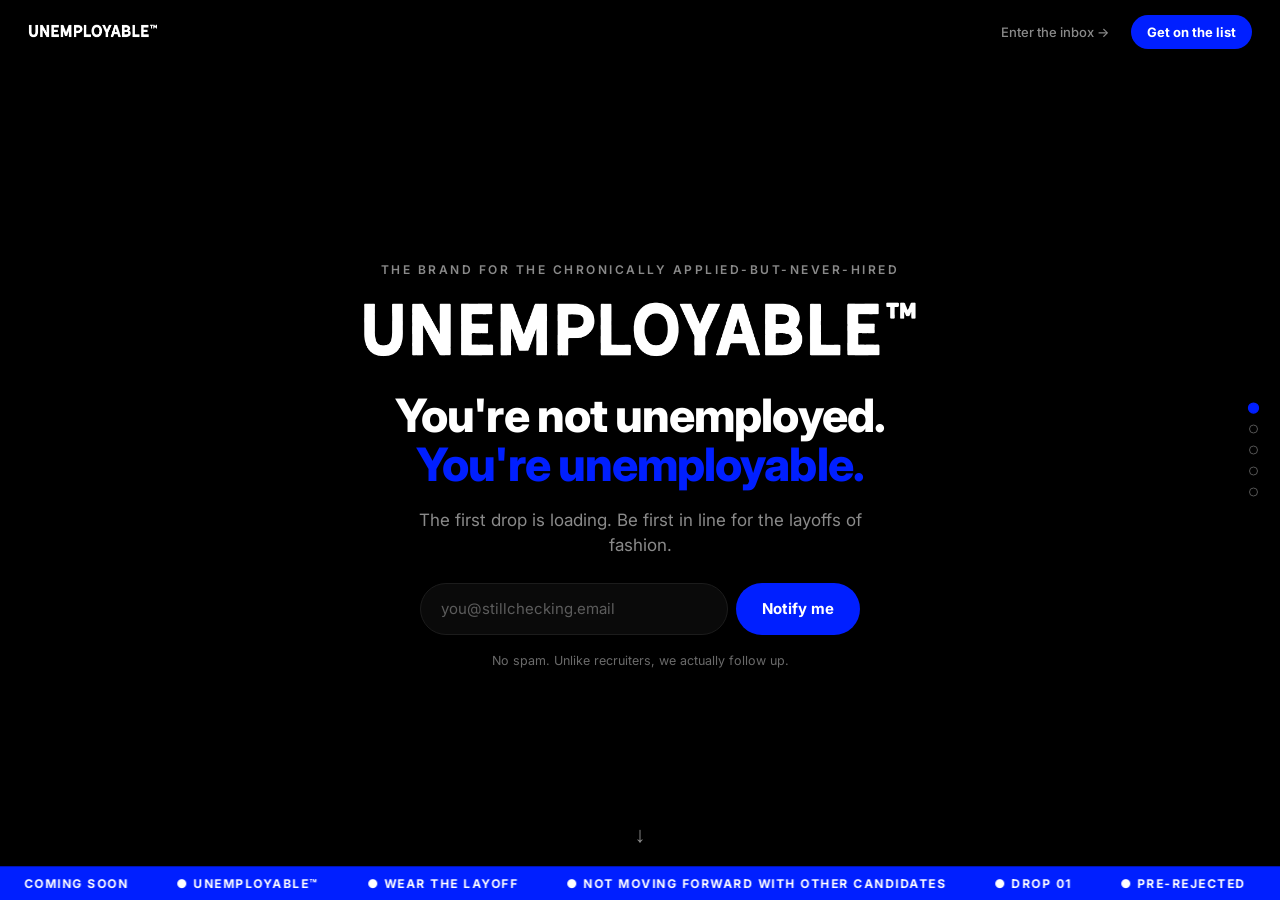
==== shop/index.html @ 7a4a6d9e "Shop: revert to scroll-jack carousel design" ====
<!DOCTYPE html>
<html lang="en">
<head>
  <meta charset="UTF-8" />
  <meta name="viewport" content="width=device-width, initial-scale=1.0" />
  <title>UNEMPLOYABLE™ — Coming Soon</title>

  <meta name="description" content="The clothing brand for the chronically applied-but-never-hired. Products dropping soon — get on the list." />
  <meta name="author" content="Garrett Bear" />
  <meta name="theme-color" content="#000000" />
  <link rel="canonical" href="https://shop.theunemployable.xyz/" />

  <meta property="og:type" content="website" />
  <meta property="og:site_name" content="UNEMPLOYABLE™" />
  <meta property="og:title" content="UNEMPLOYABLE™ — Coming Soon" />
  <meta property="og:description" content="The brand for the chronically applied-but-never-hired. Drop incoming. Get on the list." />
  <meta property="og:url" content="https://shop.theunemployable.xyz/" />
  <meta property="og:image" content="https://shop.theunemployable.xyz/img/og-shop.png" />
  <meta property="og:image:width" content="1200" />
  <meta property="og:image:height" content="630" />
  <meta name="twitter:card" content="summary_large_image" />
  <meta name="twitter:title" content="UNEMPLOYABLE™ — Coming Soon" />
  <meta name="twitter:description" content="The brand for the chronically applied-but-never-hired. Drop incoming." />
  <meta name="twitter:image" content="https://shop.theunemployable.xyz/img/og-shop.png" />

  <link rel="icon" type="image/svg+xml" href="favicon.svg" />
  <link rel="preconnect" href="https://fonts.googleapis.com" />
  <link rel="preconnect" href="https://fonts.gstatic.com" crossorigin />
  <link href="https://fonts.googleapis.com/css2?family=Inter:wght@400;500;600;700;800;900&display=swap" rel="stylesheet" />
  <link rel="stylesheet" href="style.css" />
</head>
<body>
  <!-- top nav -->
  <header class="nav">
    <a class="nav-logo" href="#hero" aria-label="Unemployable home">
      <img src="img/logo-white.png" alt="UNEMPLOYABLE" />
    </a>
    <nav class="nav-right">
      <a class="nav-inbox" href="https://theunemployable.xyz" target="_blank" rel="noopener">Enter the inbox <span aria-hidden="true">→</span></a>
      <a class="nav-cta" href="#notify">Get on the list</a>
    </nav>
  </header>

  <!-- progress dots -->
  <nav class="dots" id="dots" aria-label="Section navigation"></nav>

  <!-- scroll-jack deck -->
  <main class="deck" id="deck">

    <!-- HERO -->
    <section class="panel hero" id="hero" data-label="Intro">
      <div class="hero-inner">
        <p class="kicker">The brand for the chronically applied-but-never-hired</p>
        <img class="hero-logo" src="img/logo-white.png" alt="UNEMPLOYABLE™" />
        <h1 class="hero-h1">You're not unemployed.<br><span class="accent">You're unemployable.</span></h1>
        <p class="hero-sub">The first drop is loading. Be first in line for the layoffs of fashion.</p>
        <form class="signup" id="signupTop">
          <input type="email" name="email" required placeholder="you@stillchecking.email" aria-label="Email address" />
          <button type="submit">Notify me</button>
        </form>
        <p class="signup-note" id="noteTop">No spam. Unlike recruiters, we actually follow up.</p>
      </div>
      <button class="scroll-cue" id="scrollCue" aria-label="Scroll to products">↓</button>
    </section>

    <!-- PRODUCT 1 -->
    <section class="panel product" data-label="The AI Bubble Tee">
      <div class="product-stage">
        <img class="product-img" src="img/tee-survive.jpg" alt="White tee reading: I did not survive the AI bubble" />
      </div>
      <div class="product-meta">
        <span class="tag">Drop 01 · Coming soon</span>
        <h2>“I did not survive<br>the AI bubble.”</h2>
        <p>For the recently automated. Worn by humans, briefly.</p>
      </div>
    </section>

    <!-- PRODUCT 2 -->
    <section class="panel product" data-label="The Unemployable Tee">
      <div class="product-stage">
        <img class="product-img" src="img/tee-tagline.jpg" alt="Black tee reading: You're not unemployed. You're unemployable." />
      </div>
      <div class="product-meta">
        <span class="tag">Drop 01 · Coming soon</span>
        <h2>“You're not unemployed.<br>You're <span class="accent">unemployable.</span>”</h2>
        <p>Say it with your chest. Then put it on a résumé you'll never send.</p>
      </div>
    </section>

    <!-- PRODUCT 3 -->
    <section class="panel product" data-label="The Office Mat">
      <div class="product-stage">
        <img class="product-img" src="img/mat-office.jpg" alt="Doormat reading: Unemployable Office" />
      </div>
      <div class="product-meta">
        <span class="tag">Drop 01 · Coming soon</span>
        <h2>UNEMPLOYABLE™<br>Office mat</h2>
        <p>Welcome to the home office. Population: you, and a 0% callback rate.</p>
      </div>
    </section>

    <!-- CLOSING -->
    <section class="panel closing" id="notify" data-label="Get on the list">
      <div class="closing-inner">
        <h2 class="closing-h2">Get the drop before<br>the rejection emails do.</h2>
        <form class="signup big" id="signupBottom">
          <input type="email" name="email" required placeholder="you@stillchecking.email" aria-label="Email address" />
          <button type="submit">Notify me</button>
        </form>
        <p class="signup-note" id="noteBottom">First drop, early access, zero recruiter energy.</p>
        <a class="closing-inbox" href="https://theunemployable.xyz" target="_blank" rel="noopener">
          Not shopping? Go get rejected → <strong>the inbox</strong>
        </a>
        <p class="foot">© <span id="yr">2026</span> UNEMPLOYABLE™ · built by
          <a href="https://garrettbear.com" target="_blank" rel="noopener">Garrett Bear</a> · ironically, available for hire</p>
      </div>
    </section>
  </main>

  <!-- bottom ticker -->
  <div class="ticker" aria-hidden="true">
    <div class="ticker-track" id="tickerTrack"></div>
  </div>

  <!-- hidden target so the Google Form post doesn't navigate away -->
  <iframe name="gform_sink" id="gform_sink" style="display:none" title="hidden"></iframe>

  <script src="script.js"></script>
</body>
</html>
---- shop/style.css ----
/* ===========================================================
   UNEMPLOYABLE™ shop teaser — black / Inter / #001fff
   =========================================================== */
:root {
  --black: #000000;
  --panel: #0a0a0a;
  --white: #ffffff;
  --muted: #8a8a8a;
  --line: #1c1c1c;
  --blue: #001fff;
  --nav-h: 64px;
  --ticker-h: 34px;
}
* { box-sizing: border-box; margin: 0; padding: 0; }
html, body { height: 100%; }
body {
  background: var(--black);
  color: var(--white);
  font-family: "Inter", system-ui, sans-serif;
  -webkit-font-smoothing: antialiased;
  overflow: hidden;
}
::selection { background: var(--blue); color: #fff; }
a { color: inherit; text-decoration: none; }
.accent { color: var(--blue); }

/* ===== Top nav ===== */
.nav {
  position: fixed; top: 0; left: 0; right: 0; height: var(--nav-h); z-index: 40;
  display: flex; align-items: center; justify-content: space-between;
  padding: 0 28px;
  background: linear-gradient(to bottom, rgba(0,0,0,.85), rgba(0,0,0,0));
}
.nav-logo img { height: 18px; display: block; }
.nav-right { display: flex; align-items: center; gap: 22px; }
.nav-inbox { font-size: 13px; font-weight: 500; color: var(--muted); transition: color .2s; }
.nav-inbox:hover { color: var(--white); }
.nav-cta {
  font-size: 13px; font-weight: 700; color: #fff; background: var(--blue);
  padding: 9px 16px; border-radius: 100px; transition: transform .15s, filter .2s;
}
.nav-cta:hover { transform: translateY(-1px); filter: brightness(1.15); }

/* ===== Progress dots ===== */
.dots {
  position: fixed; right: 22px; top: 50%; transform: translateY(-50%); z-index: 40;
  display: flex; flex-direction: column; gap: 12px;
}
.dots button {
  width: 9px; height: 9px; border-radius: 50%; border: 1px solid #555; background: transparent;
  cursor: pointer; padding: 0; transition: background .2s, border-color .2s, transform .2s;
}
.dots button.on { background: var(--blue); border-color: var(--blue); transform: scale(1.25); }

/* ===== Scroll-jack deck ===== */
.deck {
  height: 100vh; height: 100dvh; overflow-y: scroll;
  scroll-snap-type: y mandatory; scroll-behavior: smooth;
  -webkit-overflow-scrolling: touch;
}
.deck::-webkit-scrollbar { width: 0; height: 0; }
.panel {
  position: relative; height: 100vh; height: 100dvh;
  scroll-snap-align: start; scroll-snap-stop: always;
  display: flex; flex-direction: column; align-items: center; justify-content: center;
  padding: calc(var(--nav-h) + 16px) 24px calc(var(--ticker-h) + 16px);
  text-align: center;
}

/* ===== Hero ===== */
.hero-inner { max-width: 720px; display: flex; flex-direction: column; align-items: center; gap: 18px; }
.kicker { font-size: 12px; letter-spacing: 2.5px; text-transform: uppercase; color: var(--muted); font-weight: 600; }
.hero-logo { width: min(560px, 86vw); display: block; }
.hero-h1 { font-size: clamp(26px, 5vw, 46px); font-weight: 800; line-height: 1.08; letter-spacing: -.02em; }
.hero-sub { font-size: clamp(14px, 1.6vw, 17px); color: var(--muted); max-width: 460px; line-height: 1.5; }

/* ===== Signup form ===== */
.signup { display: flex; gap: 8px; width: min(440px, 92vw); margin-top: 6px; }
.signup input {
  flex: 1; height: 52px; background: var(--panel); border: 1px solid var(--line);
  border-radius: 100px; padding: 0 20px; color: #fff; font-size: 15px; font-family: inherit;
  transition: border-color .2s;
}
.signup input::placeholder { color: #5c5c5c; }
.signup input:focus { outline: none; border-color: var(--blue); }
.signup button {
  height: 52px; padding: 0 26px; border: none; border-radius: 100px; cursor: pointer;
  background: var(--blue); color: #fff; font-size: 15px; font-weight: 700; font-family: inherit;
  transition: transform .15s, filter .2s; white-space: nowrap;
}
.signup button:hover { transform: translateY(-1px); filter: brightness(1.15); }
.signup.big { width: min(520px, 92vw); }
.signup.big input, .signup.big button { height: 58px; }
.signup.done { justify-content: center; }
.signup-note { font-size: 12.5px; color: #6a6a6a; }
.signup-note.ok { color: var(--blue); font-weight: 600; }

/* scroll cue */
.scroll-cue {
  position: absolute; bottom: calc(var(--ticker-h) + 18px); left: 50%; transform: translateX(-50%);
  background: none; border: none; color: var(--muted); font-size: 22px; cursor: pointer;
  animation: bob 1.8s ease-in-out infinite;
}
@keyframes bob { 0%,100% { transform: translateX(-50%) translateY(0); } 50% { transform: translateX(-50%) translateY(7px); } }

/* ===== Product panels ===== */
.product { gap: 6px; }
.product-stage { flex: 0 1 auto; display: flex; align-items: center; justify-content: center; max-height: 58vh; }
.product-img {
  max-height: 58vh; max-width: min(620px, 88vw); width: auto; object-fit: contain;
  border-radius: 8px; animation: float 7s ease-in-out infinite;
}
@keyframes float { 0%,100% { transform: translateY(0) scale(1); } 50% { transform: translateY(-12px) scale(1.012); } }
.product-meta { margin-top: 18px; max-width: 640px; display: flex; flex-direction: column; gap: 10px; align-items: center; }
.tag {
  font-size: 11px; letter-spacing: 2px; text-transform: uppercase; font-weight: 700; color: var(--blue);
  border: 1px solid var(--blue); border-radius: 100px; padding: 5px 12px;
}
.product-meta h2 { font-size: clamp(22px, 3.4vw, 36px); font-weight: 800; line-height: 1.1; letter-spacing: -.02em; }
.product-meta p { font-size: clamp(13px, 1.5vw, 16px); color: var(--muted); max-width: 460px; line-height: 1.5; }

/* ===== Closing ===== */
.closing-inner { max-width: 640px; display: flex; flex-direction: column; align-items: center; gap: 18px; }
.closing-h2 { font-size: clamp(26px, 4.6vw, 48px); font-weight: 800; line-height: 1.08; letter-spacing: -.02em; }
.closing-inbox { font-size: 15px; color: var(--muted); margin-top: 6px; transition: color .2s; }
.closing-inbox:hover { color: var(--white); }
.closing-inbox strong { color: var(--blue); font-weight: 700; }
.foot { font-size: 12px; color: #5a5a5a; margin-top: 18px; line-height: 1.6; }
.foot a { color: var(--blue); }
.foot a:hover { text-decoration: underline; }

/* ===== Bottom ticker ===== */
.ticker {
  position: fixed; left: 0; right: 0; bottom: 0; height: var(--ticker-h); z-index: 40;
  background: var(--blue); color: #fff; overflow: hidden; display: flex; align-items: center;
  border-top: 1px solid #0014b8;
}
.ticker-track { display: flex; white-space: nowrap; will-change: transform; animation: marquee 28s linear infinite; }
.ticker-track span { font-size: 12px; font-weight: 700; letter-spacing: 1.5px; text-transform: uppercase; padding: 0 24px; }
.ticker:hover .ticker-track { animation-play-state: paused; }
@keyframes marquee { from { transform: translateX(0); } to { transform: translateX(-50%); } }

/* ===== Responsive ===== */
@media (max-width: 640px) {
  :root { --nav-h: 56px; }
  .nav { padding: 0 16px; }
  .nav-logo img { height: 15px; }
  .nav-right { gap: 12px; }
  .nav-inbox { display: none; }
  .dots { right: 12px; gap: 10px; }
  .signup { flex-direction: column; }
  .signup input, .signup button { width: 100%; }
  .product-img { max-height: 46vh; }
  .product-stage { max-height: 46vh; }
  .scroll-cue { display: none; }
}
@media (max-width: 380px) {
  .product-meta h2 { font-size: 20px; }
}
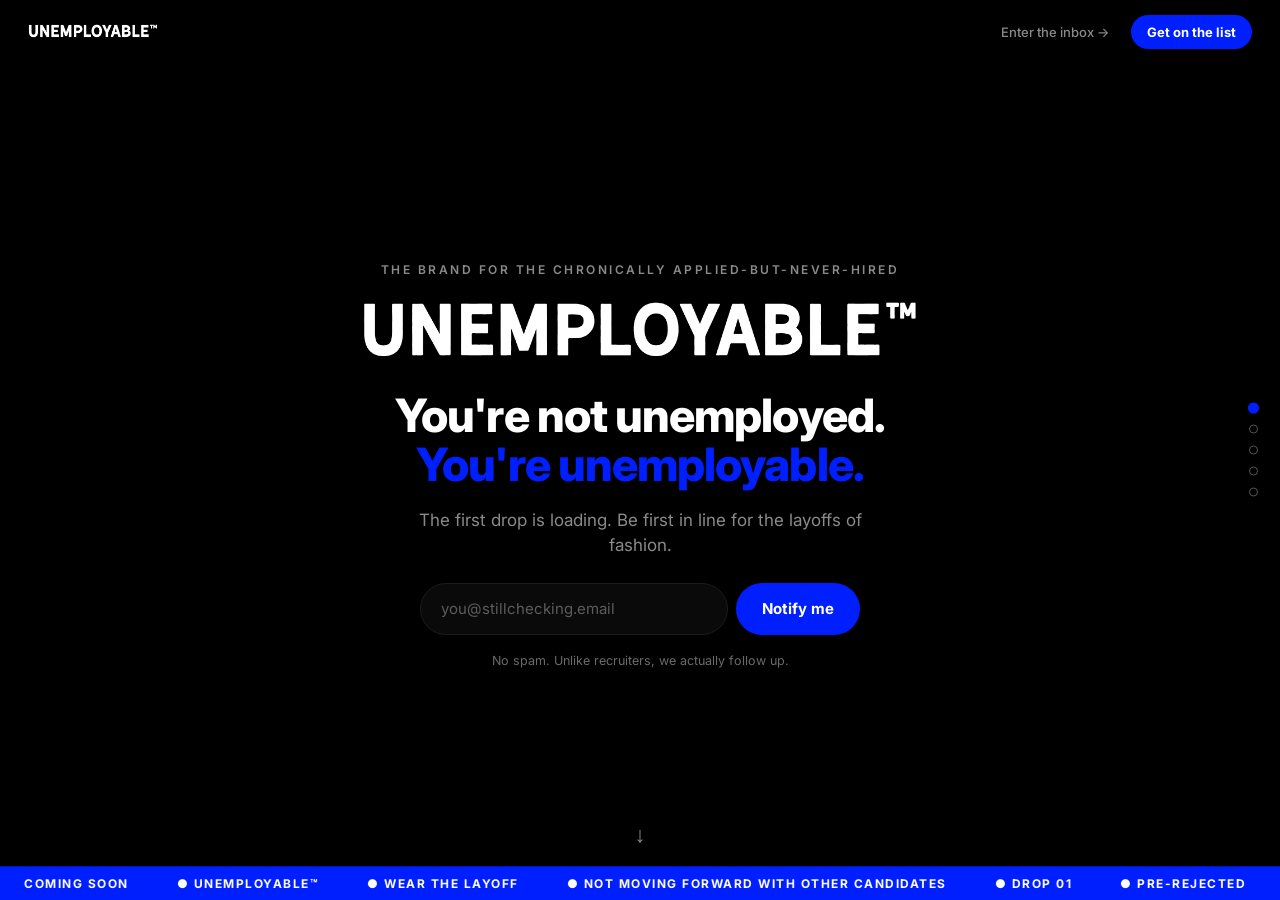
==== commit 6ab721c2: "Shop signup: email validation + honeypot + time-trap (no friction for humans)" ====
--- a/shop/index.html
+++ b/shop/index.html
@@ -54,8 +54,9 @@
         <img class="hero-logo" src="img/logo-white.png" alt="UNEMPLOYABLE™" />
         <h1 class="hero-h1">You're not unemployed.<br><span class="accent">You're unemployable.</span></h1>
         <p class="hero-sub">The first drop is loading. Be first in line for the layoffs of fashion.</p>
-        <form class="signup" id="signupTop">
-          <input type="email" name="email" required placeholder="you@stillchecking.email" aria-label="Email address" />
+        <form class="signup" id="signupTop" novalidate>
+          <input type="email" name="email" required autocomplete="email" inputmode="email" placeholder="you@stillchecking.email" aria-label="Email address" />
+          <input class="hp" type="text" name="website" tabindex="-1" autocomplete="off" aria-hidden="true" />
           <button type="submit">Notify me</button>
         </form>
         <p class="signup-note" id="noteTop">No spam. Unlike recruiters, we actually follow up.</p>
@@ -103,8 +104,9 @@
     <section class="panel closing" id="notify" data-label="Get on the list">
       <div class="closing-inner">
         <h2 class="closing-h2">Get the drop before<br>the rejection emails do.</h2>
-        <form class="signup big" id="signupBottom">
-          <input type="email" name="email" required placeholder="you@stillchecking.email" aria-label="Email address" />
+        <form class="signup big" id="signupBottom" novalidate>
+          <input type="email" name="email" required autocomplete="email" inputmode="email" placeholder="you@stillchecking.email" aria-label="Email address" />
+          <input class="hp" type="text" name="website" tabindex="-1" autocomplete="off" aria-hidden="true" />
           <button type="submit">Notify me</button>
         </form>
         <p class="signup-note" id="noteBottom">First drop, early access, zero recruiter energy.</p>
--- a/shop/style.css
+++ b/shop/style.css
@@ -92,8 +92,12 @@
 .signup.big { width: min(520px, 92vw); }
 .signup.big input, .signup.big button { height: 58px; }
 .signup.done { justify-content: center; }
+/* honeypot: hidden from humans, irresistible to bots */
+.signup .hp { position: absolute; left: -9999px; top: -9999px; width: 1px; height: 1px; opacity: 0; pointer-events: none; }
+.signup input:invalid { box-shadow: none; }
 .signup-note { font-size: 12.5px; color: #6a6a6a; }
 .signup-note.ok { color: var(--blue); font-weight: 600; }
+.signup-note.err { color: #ff5b5b; font-weight: 600; }
 
 /* scroll cue */
 .scroll-cue {
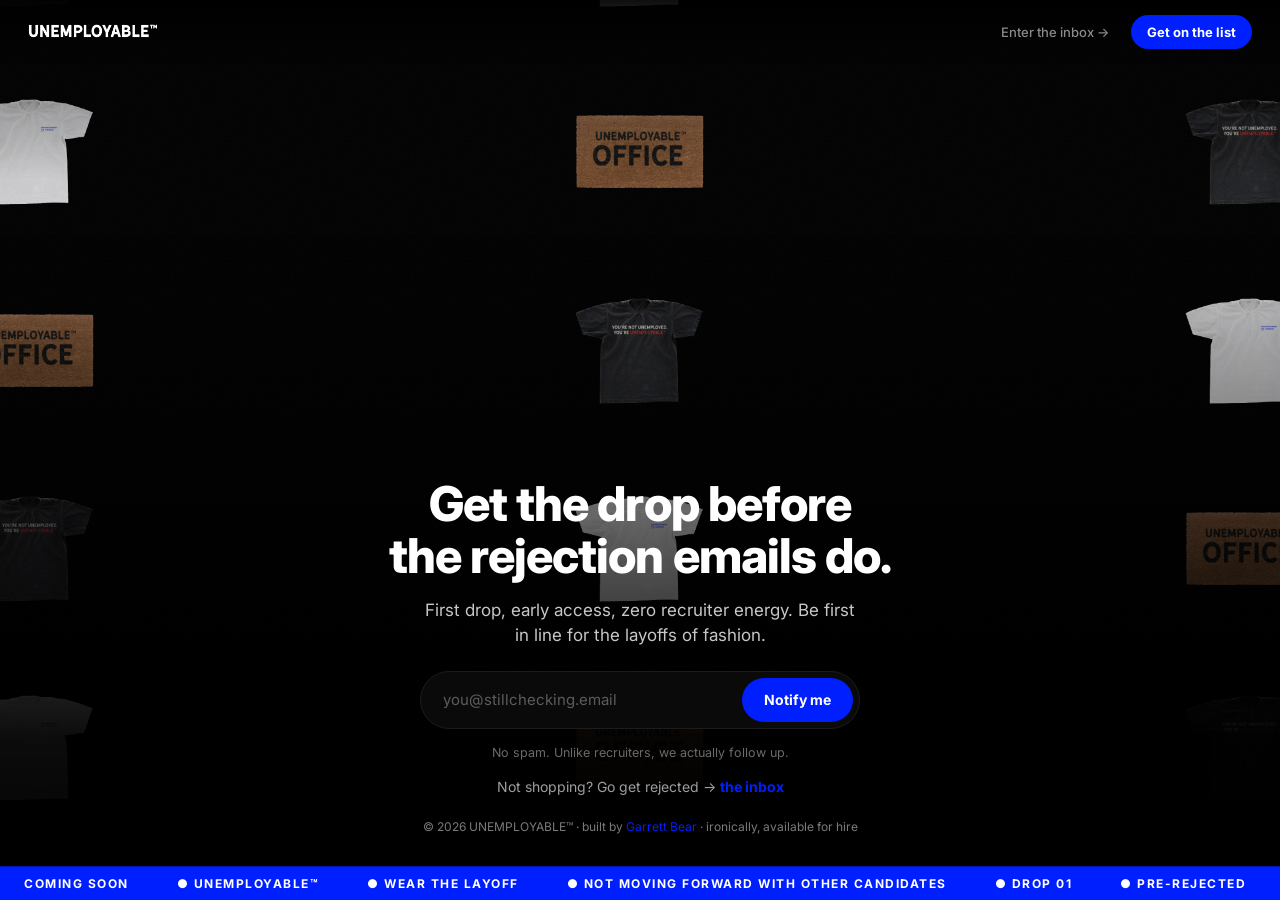
==== commit 5115f040: "Shop: coming-soon hero with scattered, edge-cropped product collage background" ====
--- a/shop/index.html
+++ b/shop/index.html
@@ -30,102 +30,39 @@
   <link rel="stylesheet" href="style.css" />
 </head>
 <body>
+  <!-- background collage (scattered, edge-cropped) -->
+  <div class="mosaic" id="mosaic" aria-hidden="true"></div>
+  <div class="scrim"></div>
+  <div class="grain"></div>
+  <div class="bottom-fade" aria-hidden="true"></div>
+
   <!-- top nav -->
   <header class="nav">
-    <a class="nav-logo" href="#hero" aria-label="Unemployable home">
-      <img src="img/logo-white.png" alt="UNEMPLOYABLE" />
-    </a>
+    <a class="nav-logo" href="#" aria-label="Unemployable home"><img src="img/logo-white.png" alt="UNEMPLOYABLE" /></a>
     <nav class="nav-right">
       <a class="nav-inbox" href="https://theunemployable.xyz" target="_blank" rel="noopener">Enter the inbox <span aria-hidden="true">→</span></a>
-      <a class="nav-cta" href="#notify">Get on the list</a>
+      <a class="nav-cta" id="navCta" href="#">Get on the list</a>
     </nav>
   </header>
 
-  <!-- progress dots -->
-  <nav class="dots" id="dots" aria-label="Section navigation"></nav>
-
-  <!-- scroll-jack deck -->
-  <main class="deck" id="deck">
-
-    <!-- HERO -->
-    <section class="panel hero" id="hero" data-label="Intro">
-      <div class="hero-inner">
-        <p class="kicker">The brand for the chronically applied-but-never-hired</p>
-        <img class="hero-logo" src="img/logo-white.png" alt="UNEMPLOYABLE™" />
-        <h1 class="hero-h1">You're not unemployed.<br><span class="accent">You're unemployable.</span></h1>
-        <p class="hero-sub">The first drop is loading. Be first in line for the layoffs of fashion.</p>
-        <form class="signup" id="signupTop" novalidate>
-          <input type="email" name="email" required autocomplete="email" inputmode="email" placeholder="you@stillchecking.email" aria-label="Email address" />
-          <input class="hp" type="text" name="website" tabindex="-1" autocomplete="off" aria-hidden="true" />
-          <button type="submit">Notify me</button>
-        </form>
-        <p class="signup-note" id="noteTop">No spam. Unlike recruiters, we actually follow up.</p>
-      </div>
-      <button class="scroll-cue" id="scrollCue" aria-label="Scroll to products">↓</button>
-    </section>
-
-    <!-- PRODUCT 1 -->
-    <section class="panel product" data-label="The AI Bubble Tee">
-      <div class="product-stage">
-        <img class="product-img" src="img/tee-survive.jpg" alt="White tee reading: I did not survive the AI bubble" />
-      </div>
-      <div class="product-meta">
-        <span class="tag">Drop 01 · Coming soon</span>
-        <h2>“I did not survive<br>the AI bubble.”</h2>
-        <p>For the recently automated. Worn by humans, briefly.</p>
-      </div>
-    </section>
-
-    <!-- PRODUCT 2 -->
-    <section class="panel product" data-label="The Unemployable Tee">
-      <div class="product-stage">
-        <img class="product-img" src="img/tee-tagline.jpg" alt="Black tee reading: You're not unemployed. You're unemployable." />
-      </div>
-      <div class="product-meta">
-        <span class="tag">Drop 01 · Coming soon</span>
-        <h2>“You're not unemployed.<br>You're <span class="accent">unemployable.</span>”</h2>
-        <p>Say it with your chest. Then put it on a résumé you'll never send.</p>
-      </div>
-    </section>
-
-    <!-- PRODUCT 3 -->
-    <section class="panel product" data-label="The Office Mat">
-      <div class="product-stage">
-        <img class="product-img" src="img/mat-office.jpg" alt="Doormat reading: Unemployable Office" />
-      </div>
-      <div class="product-meta">
-        <span class="tag">Drop 01 · Coming soon</span>
-        <h2>UNEMPLOYABLE™<br>Office mat</h2>
-        <p>Welcome to the home office. Population: you, and a 0% callback rate.</p>
-      </div>
-    </section>
-
-    <!-- CLOSING -->
-    <section class="panel closing" id="notify" data-label="Get on the list">
-      <div class="closing-inner">
-        <h2 class="closing-h2">Get the drop before<br>the rejection emails do.</h2>
-        <form class="signup big" id="signupBottom" novalidate>
-          <input type="email" name="email" required autocomplete="email" inputmode="email" placeholder="you@stillchecking.email" aria-label="Email address" />
-          <input class="hp" type="text" name="website" tabindex="-1" autocomplete="off" aria-hidden="true" />
-          <button type="submit">Notify me</button>
-        </form>
-        <p class="signup-note" id="noteBottom">First drop, early access, zero recruiter energy.</p>
-        <a class="closing-inbox" href="https://theunemployable.xyz" target="_blank" rel="noopener">
-          Not shopping? Go get rejected → <strong>the inbox</strong>
-        </a>
-        <p class="foot">© <span id="yr">2026</span> UNEMPLOYABLE™ · built by
-          <a href="https://garrettbear.com" target="_blank" rel="noopener">Garrett Bear</a> · ironically, available for hire</p>
-      </div>
-    </section>
+  <!-- hero -->
+  <main class="stage">
+    <div class="hero-inner">
+      <h1 class="hero-h1">Get the drop before<br>the rejection emails do.</h1>
+      <p class="hero-sub">First drop, early access, zero recruiter energy. Be first in line for the layoffs of fashion.</p>
+      <form class="signup" id="signupTop" novalidate>
+        <input type="email" name="email" required autocomplete="email" inputmode="email" placeholder="you@stillchecking.email" aria-label="Email address" />
+        <input class="hp" type="text" name="website" tabindex="-1" autocomplete="off" aria-hidden="true" />
+        <button type="submit">Notify me</button>
+      </form>
+      <p class="signup-note" id="noteTop">No spam. Unlike recruiters, we actually follow up.</p>
+      <a class="hero-inbox" href="https://theunemployable.xyz/" target="_blank" rel="noopener">Not shopping? Go get rejected → <strong>the inbox</strong></a>
+      <p class="foot">© <span id="yr">2026</span> UNEMPLOYABLE™ · built by <a href="https://garrettbear.com" target="_blank" rel="noopener">Garrett Bear</a> · ironically, available for hire</p>
+    </div>
   </main>
 
   <!-- bottom ticker -->
-  <div class="ticker" aria-hidden="true">
-    <div class="ticker-track" id="tickerTrack"></div>
-  </div>
-
-  <!-- hidden target so the Google Form post doesn't navigate away -->
-  <iframe name="gform_sink" id="gform_sink" style="display:none" title="hidden"></iframe>
+  <div class="ticker" aria-hidden="true"><div class="ticker-track" id="tickerTrack"></div></div>
 
   <script src="script.js"></script>
 </body>
--- a/shop/style.css
+++ b/shop/style.css
@@ -1,34 +1,66 @@
 /* ===========================================================
-   UNEMPLOYABLE™ shop teaser — black / Inter / #001fff
+   UNEMPLOYABLE™ shop teaser — coming soon
+   black / Inter / #001fff — scattered edge-cropped product collage
    =========================================================== */
 :root {
-  --black: #000000;
-  --panel: #0a0a0a;
-  --white: #ffffff;
-  --muted: #8a8a8a;
-  --line: #1c1c1c;
-  --blue: #001fff;
-  --nav-h: 64px;
-  --ticker-h: 34px;
+  --black: #000000; --panel: #0a0a0a; --white: #ffffff; --muted: #8a8a8a;
+  --line: #1c1c1c; --blue: #001fff; --blue-dk: #0014b8;
+  --nav-h: 64px; --ticker-h: 34px;
 }
 * { box-sizing: border-box; margin: 0; padding: 0; }
 html, body { height: 100%; }
 body {
-  background: var(--black);
-  color: var(--white);
-  font-family: "Inter", system-ui, sans-serif;
-  -webkit-font-smoothing: antialiased;
-  overflow: hidden;
+  background: var(--black); color: var(--white);
+  font-family: "Inter", system-ui, sans-serif; -webkit-font-smoothing: antialiased;
+  overflow: hidden; position: relative;
 }
 ::selection { background: var(--blue); color: #fff; }
 a { color: inherit; text-decoration: none; }
 .accent { color: var(--blue); }
 
+/* ===== Background collage =====
+   Bigger than the viewport so the outer products bleed off the
+   edges (cut off on the sides), shown whole + large with black gaps. */
+.mosaic {
+  position: fixed; inset: -14vh -20vw; z-index: 0;
+  display: flex; gap: 3vw; pointer-events: none;
+}
+.col { flex: 1; display: flex; flex-direction: column; gap: 3vw; will-change: transform; min-width: 0; }
+.col:nth-child(1) { animation: up 82s linear infinite; }
+.col:nth-child(2) { animation: down 96s linear infinite; }
+.col:nth-child(3) { animation: up 72s linear infinite; }
+.tile {
+  position: relative; width: 100%; aspect-ratio: 1 / 1; overflow: hidden; background: transparent;
+}
+.tile img {
+  width: 100%; height: 100%; object-fit: contain; display: block;
+  animation: breathe 26s ease-in-out infinite alternate;
+}
+.tile:nth-child(even) img { animation-duration: 31s; }
+@keyframes up   { from { transform: translateY(0); }    to { transform: translateY(-50%); } }
+@keyframes down { from { transform: translateY(-50%); } to { transform: translateY(0); } }
+@keyframes breathe { from { transform: scale(1); } to { transform: scale(1.05); } }
+
+/* vignette so the hero reads, without killing the products */
+.scrim {
+  position: fixed; inset: 0; z-index: 1; pointer-events: none;
+  background:
+    radial-gradient(135% 115% at 50% 38%, rgba(0,0,0,0) 0%, rgba(0,0,0,.18) 66%, rgba(0,0,0,.5) 100%),
+    linear-gradient(180deg, rgba(0,0,0,.55) 0%, rgba(0,0,0,0) 20%, rgba(0,0,0,0) 100%);
+}
+.grain {
+  position: fixed; inset: 0; z-index: 2; pointer-events: none; opacity: .045;
+  background-image: url("data:image/svg+xml,%3Csvg xmlns='http://www.w3.org/2000/svg' width='120' height='120'%3E%3Cfilter id='n'%3E%3CfeTurbulence type='fractalNoise' baseFrequency='0.85' numOctaves='2' stitchTiles='stitch'/%3E%3C/filter%3E%3Crect width='100%25' height='100%25' filter='url(%23n)'/%3E%3C/svg%3E");
+}
+.bottom-fade {
+  position: fixed; left: 0; right: 0; bottom: 0; height: 74vh; z-index: 2; pointer-events: none;
+  background: linear-gradient(to top, #000 0%, rgba(0,0,0,.94) 24%, rgba(0,0,0,.6) 52%, rgba(0,0,0,0) 100%);
+}
+
 /* ===== Top nav ===== */
 .nav {
   position: fixed; top: 0; left: 0; right: 0; height: var(--nav-h); z-index: 40;
-  display: flex; align-items: center; justify-content: space-between;
-  padding: 0 28px;
+  display: flex; align-items: center; justify-content: space-between; padding: 0 28px;
   background: linear-gradient(to bottom, rgba(0,0,0,.85), rgba(0,0,0,0));
 }
 .nav-logo img { height: 18px; display: block; }
@@ -37,99 +69,57 @@
 .nav-inbox:hover { color: var(--white); }
 .nav-cta {
   font-size: 13px; font-weight: 700; color: #fff; background: var(--blue);
-  padding: 9px 16px; border-radius: 100px; transition: transform .15s, filter .2s;
+  padding: 9px 16px; border-radius: 100px; cursor: pointer; transition: transform .15s, filter .2s;
 }
 .nav-cta:hover { transform: translateY(-1px); filter: brightness(1.15); }
 
-/* ===== Progress dots ===== */
-.dots {
-  position: fixed; right: 22px; top: 50%; transform: translateY(-50%); z-index: 40;
-  display: flex; flex-direction: column; gap: 12px;
+/* ===== Hero (anchored to bottom over the fade) ===== */
+.stage {
+  position: relative; z-index: 3; min-height: 100%;
+  display: flex; flex-direction: column; align-items: center; justify-content: flex-end;
+  padding: calc(var(--nav-h) + 16px) 24px calc(var(--ticker-h) + 30px); text-align: center;
 }
-.dots button {
-  width: 9px; height: 9px; border-radius: 50%; border: 1px solid #555; background: transparent;
-  cursor: pointer; padding: 0; transition: background .2s, border-color .2s, transform .2s;
+.hero-inner {
+  max-width: 600px; width: 100%; display: flex; flex-direction: column; align-items: center; gap: 16px;
+  opacity: 0; animation: rise 1s .08s cubic-bezier(.2,.7,.2,1) forwards;
 }
-.dots button.on { background: var(--blue); border-color: var(--blue); transform: scale(1.25); }
+.hero-h1 {
+  font-size: clamp(28px, 5vw, 48px); font-weight: 800; line-height: 1.08; letter-spacing: -.02em; color: #fff;
+  opacity: 0; animation: rise 1s .2s cubic-bezier(.2,.7,.2,1) forwards;
+}
+.hero-sub {
+  font-size: clamp(14px, 1.6vw, 17px); color: rgba(255,255,255,.78); max-width: 440px; line-height: 1.5;
+  opacity: 0; animation: rise 1s .32s cubic-bezier(.2,.7,.2,1) forwards;
+}
+.hero-inbox { font-size: 14px; color: rgba(255,255,255,.62); transition: color .2s; margin-top: 2px; }
+.hero-inbox:hover { color: #fff; }
+.hero-inbox strong { color: var(--blue); font-weight: 700; }
 
-/* ===== Scroll-jack deck ===== */
-.deck {
-  height: 100vh; height: 100dvh; overflow-y: scroll;
-  scroll-snap-type: y mandatory; scroll-behavior: smooth;
-  -webkit-overflow-scrolling: touch;
+/* ===== Signup ===== */
+.signup {
+  position: relative; display: flex; align-items: center; width: 100%; max-width: 440px; margin-top: 6px;
+  background: var(--panel); border: 1px solid var(--line); border-radius: 100px; padding: 6px;
+  transition: border-color .2s;
+  opacity: 0; animation: rise 1s .52s cubic-bezier(.2,.7,.2,1) forwards;
 }
-.deck::-webkit-scrollbar { width: 0; height: 0; }
-.panel {
-  position: relative; height: 100vh; height: 100dvh;
-  scroll-snap-align: start; scroll-snap-stop: always;
-  display: flex; flex-direction: column; align-items: center; justify-content: center;
-  padding: calc(var(--nav-h) + 16px) 24px calc(var(--ticker-h) + 16px);
-  text-align: center;
-}
-
-/* ===== Hero ===== */
-.hero-inner { max-width: 720px; display: flex; flex-direction: column; align-items: center; gap: 18px; }
-.kicker { font-size: 12px; letter-spacing: 2.5px; text-transform: uppercase; color: var(--muted); font-weight: 600; }
-.hero-logo { width: min(560px, 86vw); display: block; }
-.hero-h1 { font-size: clamp(26px, 5vw, 46px); font-weight: 800; line-height: 1.08; letter-spacing: -.02em; }
-.hero-sub { font-size: clamp(14px, 1.6vw, 17px); color: var(--muted); max-width: 460px; line-height: 1.5; }
-
-/* ===== Signup form ===== */
-.signup { display: flex; gap: 8px; width: min(440px, 92vw); margin-top: 6px; }
-.signup input {
-  flex: 1; height: 52px; background: var(--panel); border: 1px solid var(--line);
-  border-radius: 100px; padding: 0 20px; color: #fff; font-size: 15px; font-family: inherit;
-  transition: border-color .2s;
+.signup:focus-within { border-color: var(--blue); }
+.signup input[type=email] {
+  flex: 1; min-width: 0; height: 44px; background: transparent; border: 0; outline: none;
+  padding: 0 10px 0 16px; color: #fff; font-size: 15px; font-family: inherit;
 }
 .signup input::placeholder { color: #5c5c5c; }
-.signup input:focus { outline: none; border-color: var(--blue); }
 .signup button {
-  height: 52px; padding: 0 26px; border: none; border-radius: 100px; cursor: pointer;
-  background: var(--blue); color: #fff; font-size: 15px; font-weight: 700; font-family: inherit;
+  flex-shrink: 0; height: 44px; padding: 0 22px; border: none; border-radius: 100px; cursor: pointer;
+  background: var(--blue); color: #fff; font-size: 14px; font-weight: 700; font-family: inherit;
   transition: transform .15s, filter .2s; white-space: nowrap;
 }
 .signup button:hover { transform: translateY(-1px); filter: brightness(1.15); }
-.signup.big { width: min(520px, 92vw); }
-.signup.big input, .signup.big button { height: 58px; }
-.signup.done { justify-content: center; }
-/* honeypot: hidden from humans, irresistible to bots */
 .signup .hp { position: absolute; left: -9999px; top: -9999px; width: 1px; height: 1px; opacity: 0; pointer-events: none; }
-.signup input:invalid { box-shadow: none; }
-.signup-note { font-size: 12.5px; color: #6a6a6a; }
+.signup-note { font-size: 12.5px; color: #6a6a6a; opacity: 0; animation: rise 1s .6s cubic-bezier(.2,.7,.2,1) forwards; }
 .signup-note.ok { color: var(--blue); font-weight: 600; }
 .signup-note.err { color: #ff5b5b; font-weight: 600; }
 
-/* scroll cue */
-.scroll-cue {
-  position: absolute; bottom: calc(var(--ticker-h) + 18px); left: 50%; transform: translateX(-50%);
-  background: none; border: none; color: var(--muted); font-size: 22px; cursor: pointer;
-  animation: bob 1.8s ease-in-out infinite;
-}
-@keyframes bob { 0%,100% { transform: translateX(-50%) translateY(0); } 50% { transform: translateX(-50%) translateY(7px); } }
-
-/* ===== Product panels ===== */
-.product { gap: 6px; }
-.product-stage { flex: 0 1 auto; display: flex; align-items: center; justify-content: center; max-height: 58vh; }
-.product-img {
-  max-height: 58vh; max-width: min(620px, 88vw); width: auto; object-fit: contain;
-  border-radius: 8px; animation: float 7s ease-in-out infinite;
-}
-@keyframes float { 0%,100% { transform: translateY(0) scale(1); } 50% { transform: translateY(-12px) scale(1.012); } }
-.product-meta { margin-top: 18px; max-width: 640px; display: flex; flex-direction: column; gap: 10px; align-items: center; }
-.tag {
-  font-size: 11px; letter-spacing: 2px; text-transform: uppercase; font-weight: 700; color: var(--blue);
-  border: 1px solid var(--blue); border-radius: 100px; padding: 5px 12px;
-}
-.product-meta h2 { font-size: clamp(22px, 3.4vw, 36px); font-weight: 800; line-height: 1.1; letter-spacing: -.02em; }
-.product-meta p { font-size: clamp(13px, 1.5vw, 16px); color: var(--muted); max-width: 460px; line-height: 1.5; }
-
-/* ===== Closing ===== */
-.closing-inner { max-width: 640px; display: flex; flex-direction: column; align-items: center; gap: 18px; }
-.closing-h2 { font-size: clamp(26px, 4.6vw, 48px); font-weight: 800; line-height: 1.08; letter-spacing: -.02em; }
-.closing-inbox { font-size: 15px; color: var(--muted); margin-top: 6px; transition: color .2s; }
-.closing-inbox:hover { color: var(--white); }
-.closing-inbox strong { color: var(--blue); font-weight: 700; }
-.foot { font-size: 12px; color: #5a5a5a; margin-top: 18px; line-height: 1.6; }
+.foot { font-size: 12px; color: #7a7a7a; line-height: 1.6; margin-top: 6px; }
 .foot a { color: var(--blue); }
 .foot a:hover { text-decoration: underline; }
 
@@ -137,27 +127,27 @@
 .ticker {
   position: fixed; left: 0; right: 0; bottom: 0; height: var(--ticker-h); z-index: 40;
   background: var(--blue); color: #fff; overflow: hidden; display: flex; align-items: center;
-  border-top: 1px solid #0014b8;
+  border-top: 1px solid var(--blue-dk);
 }
 .ticker-track { display: flex; white-space: nowrap; will-change: transform; animation: marquee 28s linear infinite; }
 .ticker-track span { font-size: 12px; font-weight: 700; letter-spacing: 1.5px; text-transform: uppercase; padding: 0 24px; }
 .ticker:hover .ticker-track { animation-play-state: paused; }
 @keyframes marquee { from { transform: translateX(0); } to { transform: translateX(-50%); } }
+@keyframes rise { from { opacity: 0; transform: translateY(18px); } to { opacity: 1; transform: translateY(0); } }
 
 /* ===== Responsive ===== */
+@media (max-width: 900px) {
+  .mosaic { inset: -10vh -26vw; gap: 4vw; }
+}
 @media (max-width: 640px) {
   :root { --nav-h: 56px; }
-  .nav { padding: 0 16px; }
-  .nav-logo img { height: 15px; }
-  .nav-right { gap: 12px; }
-  .nav-inbox { display: none; }
-  .dots { right: 12px; gap: 10px; }
-  .signup { flex-direction: column; }
-  .signup input, .signup button { width: 100%; }
-  .product-img { max-height: 46vh; }
-  .product-stage { max-height: 46vh; }
-  .scroll-cue { display: none; }
+  .nav { padding: 0 16px; } .nav-logo img { height: 15px; } .nav-right { gap: 12px; } .nav-inbox { display: none; }
+  /* one calm column of whole products on phones */
+  .mosaic { inset: -6vh 8vw; gap: 6vw; }
+  .col:nth-child(1), .col:nth-child(3) { display: none; }
+  .col:nth-child(2) { flex: 1; }
 }
-@media (max-width: 380px) {
-  .product-meta h2 { font-size: 20px; }
+@media (prefers-reduced-motion: reduce) {
+  .col, .tile img, .ticker-track { animation: none !important; }
+  .hero-inner, .hero-h1, .hero-sub, .signup, .signup-note, .foot { animation: none !important; opacity: 1 !important; }
 }
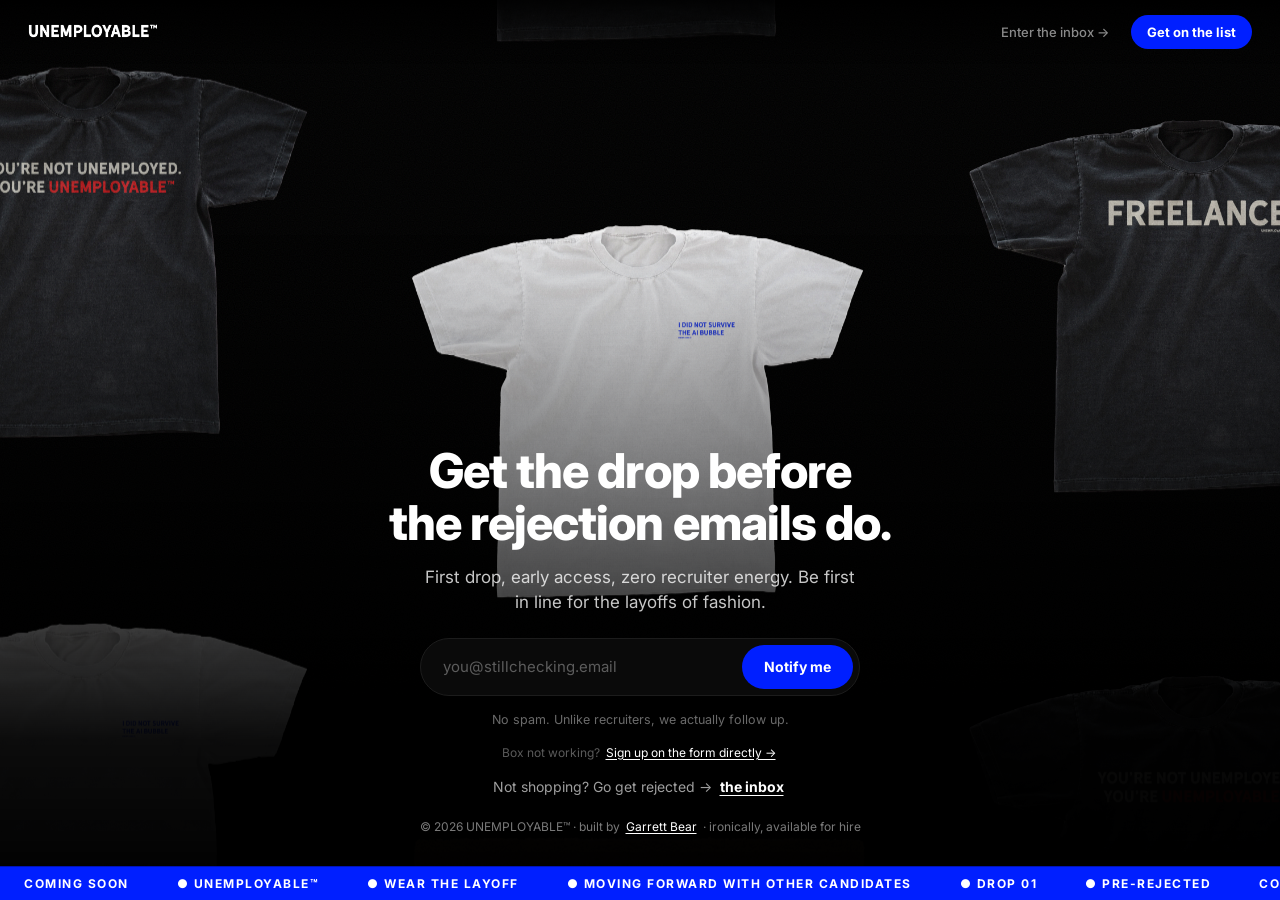
==== commit 5563ba37: "Fix dark-mode About legibility; add shop direct-form fallback + ready-to-flip ESP hook" ====
--- a/shop/index.html
+++ b/shop/index.html
@@ -56,6 +56,7 @@
         <button type="submit">Notify me</button>
       </form>
       <p class="signup-note" id="noteTop">No spam. Unlike recruiters, we actually follow up.</p>
+      <p class="form-fallback">Box not working? <a href="https://docs.google.com/forms/d/e/1FAIpQLScb5RaU6KfAhWmjYifP8sGAfHYI7xUYA14kFy-o8AaP4aoraw/viewform" target="_blank" rel="noopener">Sign up on the form directly →</a></p>
       <a class="hero-inbox" href="https://theunemployable.xyz/" target="_blank" rel="noopener">Not shopping? Go get rejected → <strong>the inbox</strong></a>
       <p class="foot">© <span id="yr">2026</span> UNEMPLOYABLE™ · built by <a href="https://garrettbear.com" target="_blank" rel="noopener">Garrett Bear</a> · ironically, available for hire</p>
     </div>
--- a/shop/style.css
+++ b/shop/style.css
@@ -22,18 +22,18 @@
    Bigger than the viewport so the outer products bleed off the
    edges (cut off on the sides), shown whole + large with black gaps. */
 .mosaic {
-  position: fixed; inset: -14vh -20vw; z-index: 0;
-  display: flex; gap: 3vw; pointer-events: none;
+  position: fixed; inset: -12vh -14vw; z-index: 0;   /* overscan → big products that bleed off the sides */
+  display: flex; align-items: flex-start; gap: 2.4vw; pointer-events: none;
 }
-.col { flex: 1; display: flex; flex-direction: column; gap: 3vw; will-change: transform; min-width: 0; }
-.col:nth-child(1) { animation: up 82s linear infinite; }
-.col:nth-child(2) { animation: down 96s linear infinite; }
-.col:nth-child(3) { animation: up 72s linear infinite; }
+.col { flex: 1; display: flex; flex-direction: column; will-change: transform; min-width: 0; }
 .tile {
   position: relative; width: 100%; aspect-ratio: 1 / 1; overflow: hidden; background: transparent;
+  flex: 0 0 auto;                                    /* don't let the column squish the tiles */
+  margin-bottom: 2.4vw;                              /* periodic spacing → seamless JS loop */
 }
 .tile img {
   width: 100%; height: 100%; object-fit: contain; display: block;
+  scale: 1.08;                                       /* trim a little black padding */
   animation: breathe 26s ease-in-out infinite alternate;
 }
 .tile:nth-child(even) img { animation-duration: 31s; }
@@ -91,9 +91,12 @@
   font-size: clamp(14px, 1.6vw, 17px); color: rgba(255,255,255,.78); max-width: 440px; line-height: 1.5;
   opacity: 0; animation: rise 1s .32s cubic-bezier(.2,.7,.2,1) forwards;
 }
-.hero-inbox { font-size: 14px; color: rgba(255,255,255,.62); transition: color .2s; margin-top: 2px; }
-.hero-inbox:hover { color: #fff; }
-.hero-inbox strong { color: var(--blue); font-weight: 700; }
+.hero-inbox { font-size: 14px; color: rgba(255,255,255,.62); margin-top: 2px; }
+.hero-inbox strong {
+  color: #fff; font-weight: 700; text-decoration: underline; text-underline-offset: 3px;
+  border-radius: 3px; padding: 1px 4px; transition: background .15s, color .15s;
+}
+.hero-inbox:hover strong { background: var(--blue); color: #fff; text-decoration: none; }
 
 /* ===== Signup ===== */
 .signup {
@@ -116,12 +119,21 @@
 .signup button:hover { transform: translateY(-1px); filter: brightness(1.15); }
 .signup .hp { position: absolute; left: -9999px; top: -9999px; width: 1px; height: 1px; opacity: 0; pointer-events: none; }
 .signup-note { font-size: 12.5px; color: #6a6a6a; opacity: 0; animation: rise 1s .6s cubic-bezier(.2,.7,.2,1) forwards; }
-.signup-note.ok { color: var(--blue); font-weight: 600; }
+.signup-note.ok { color: #fff; font-weight: 600; }
 .signup-note.err { color: #ff5b5b; font-weight: 600; }
+.form-fallback { font-size: 12px; color: #5a5a5a; margin-top: 2px; opacity: 0; animation: rise 1s .68s cubic-bezier(.2,.7,.2,1) forwards; }
+.form-fallback a {
+  color: #fff; text-decoration: underline; text-underline-offset: 2px;
+  border-radius: 3px; padding: 0 3px; transition: background .15s, color .15s;
+}
+.form-fallback a:hover { background: var(--blue); color: #fff; text-decoration: none; }
 
 .foot { font-size: 12px; color: #7a7a7a; line-height: 1.6; margin-top: 6px; }
-.foot a { color: var(--blue); }
-.foot a:hover { text-decoration: underline; }
+.foot a {
+  color: #fff; text-decoration: underline; text-underline-offset: 2px;
+  border-radius: 3px; padding: 0 3px; transition: background .15s, color .15s;
+}
+.foot a:hover { background: var(--blue); color: #fff; text-decoration: none; }
 
 /* ===== Bottom ticker ===== */
 .ticker {
@@ -137,13 +149,13 @@
 
 /* ===== Responsive ===== */
 @media (max-width: 900px) {
-  .mosaic { inset: -10vh -26vw; gap: 4vw; }
+  .mosaic { inset: -12vh -40vw; gap: 3vw; }
 }
 @media (max-width: 640px) {
   :root { --nav-h: 56px; }
   .nav { padding: 0 16px; } .nav-logo img { height: 15px; } .nav-right { gap: 12px; } .nav-inbox { display: none; }
-  /* one calm column of whole products on phones */
-  .mosaic { inset: -6vh 8vw; gap: 6vw; }
+  /* one big column of whole products on phones, bleeding off both sides */
+  .mosaic { inset: -4vh -10vw; gap: 6vw; }
   .col:nth-child(1), .col:nth-child(3) { display: none; }
   .col:nth-child(2) { flex: 1; }
 }
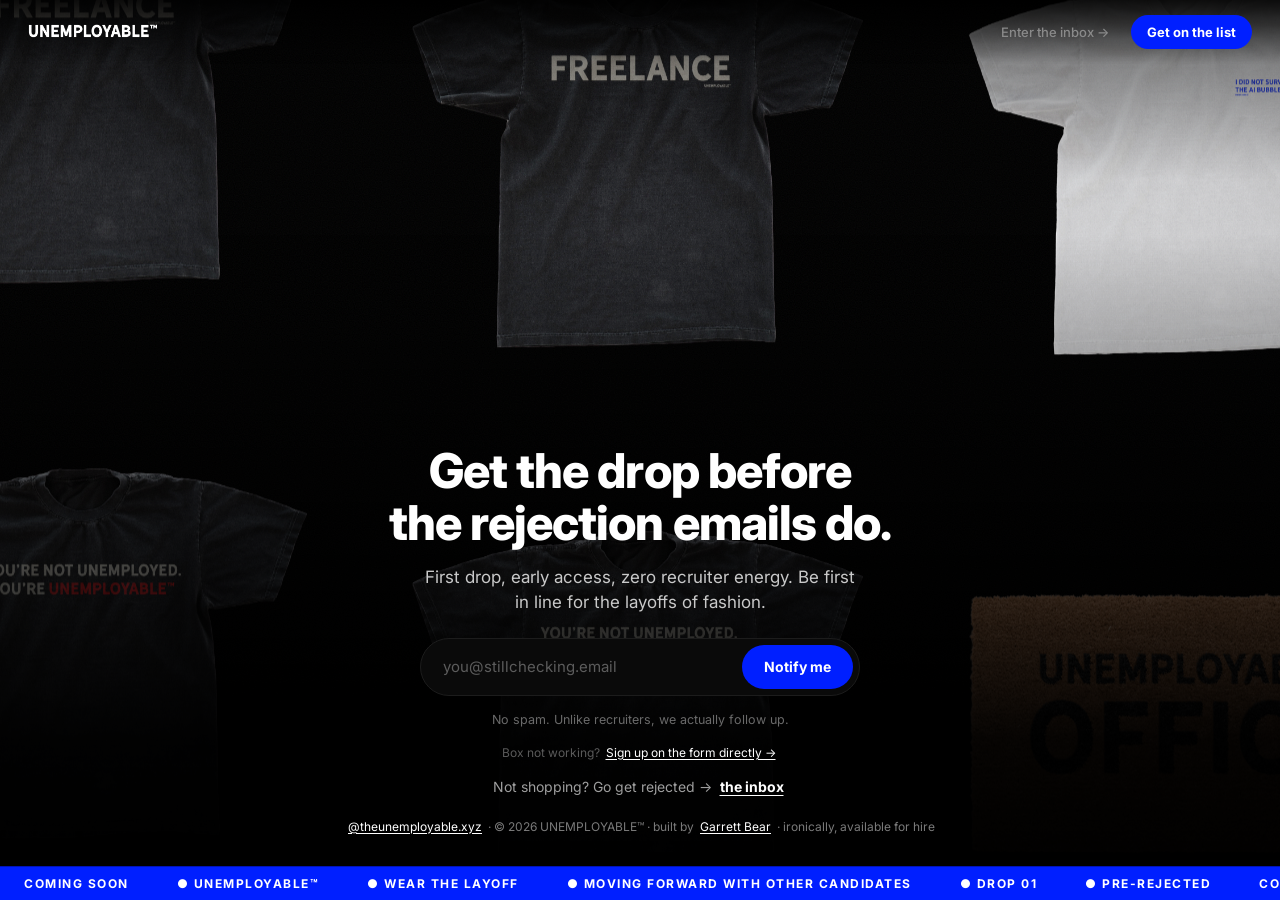
==== commit c0e33d0c: "Shop title -> UNEMPLOYABLE; native share-to-Instagram/X for email + resume images; add IG links" ====
--- a/shop/index.html
+++ b/shop/index.html
@@ -3,7 +3,7 @@
 <head>
   <meta charset="UTF-8" />
   <meta name="viewport" content="width=device-width, initial-scale=1.0" />
-  <title>UNEMPLOYABLE™ — Coming Soon</title>
+  <title>UNEMPLOYABLE™</title>
 
   <meta name="description" content="The clothing brand for the chronically applied-but-never-hired. Products dropping soon — get on the list." />
   <meta name="author" content="Garrett Bear" />
@@ -12,14 +12,14 @@
 
   <meta property="og:type" content="website" />
   <meta property="og:site_name" content="UNEMPLOYABLE™" />
-  <meta property="og:title" content="UNEMPLOYABLE™ — Coming Soon" />
+  <meta property="og:title" content="UNEMPLOYABLE™" />
   <meta property="og:description" content="The brand for the chronically applied-but-never-hired. Drop incoming. Get on the list." />
   <meta property="og:url" content="https://shop.theunemployable.xyz/" />
   <meta property="og:image" content="https://shop.theunemployable.xyz/img/og-shop.png" />
   <meta property="og:image:width" content="1200" />
   <meta property="og:image:height" content="630" />
   <meta name="twitter:card" content="summary_large_image" />
-  <meta name="twitter:title" content="UNEMPLOYABLE™ — Coming Soon" />
+  <meta name="twitter:title" content="UNEMPLOYABLE™" />
   <meta name="twitter:description" content="The brand for the chronically applied-but-never-hired. Drop incoming." />
   <meta name="twitter:image" content="https://shop.theunemployable.xyz/img/og-shop.png" />
 
@@ -58,7 +58,7 @@
       <p class="signup-note" id="noteTop">No spam. Unlike recruiters, we actually follow up.</p>
       <p class="form-fallback">Box not working? <a href="https://docs.google.com/forms/d/e/1FAIpQLScb5RaU6KfAhWmjYifP8sGAfHYI7xUYA14kFy-o8AaP4aoraw/viewform" target="_blank" rel="noopener">Sign up on the form directly →</a></p>
       <a class="hero-inbox" href="https://theunemployable.xyz/" target="_blank" rel="noopener">Not shopping? Go get rejected → <strong>the inbox</strong></a>
-      <p class="foot">© <span id="yr">2026</span> UNEMPLOYABLE™ · built by <a href="https://garrettbear.com" target="_blank" rel="noopener">Garrett Bear</a> · ironically, available for hire</p>
+      <p class="foot"><a href="https://www.instagram.com/theunemployable.xyz" target="_blank" rel="noopener">@theunemployable.xyz</a> · © <span id="yr">2026</span> UNEMPLOYABLE™ · built by <a href="https://garrettbear.com" target="_blank" rel="noopener">Garrett Bear</a> · ironically, available for hire</p>
     </div>
   </main>
 
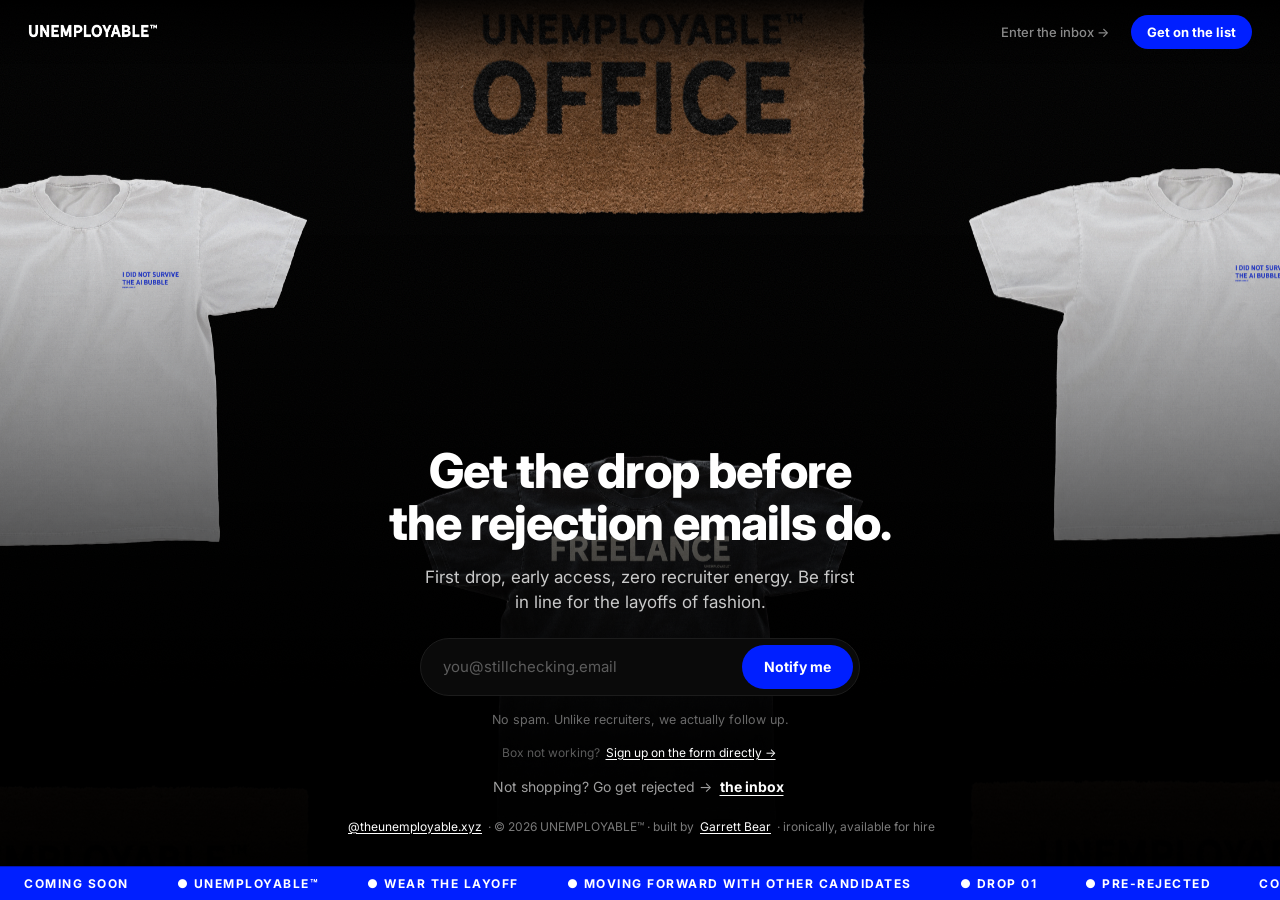
==== commit f7a19b6b: "Install Vercel Web Analytics with docs ## Vercel Web Analytics Implementation  ### Summary Successfu" ====
--- a/shop/index.html
+++ b/shop/index.html
@@ -28,6 +28,7 @@
   <link rel="preconnect" href="https://fonts.gstatic.com" crossorigin />
   <link href="https://fonts.googleapis.com/css2?family=Inter:wght@400;500;600;700;800;900&display=swap" rel="stylesheet" />
   <link rel="stylesheet" href="style.css" />
+  <script defer src="https://cdn.vercel-insights.com/v1/script.js"></script>
 </head>
 <body>
   <!-- background collage (scattered, edge-cropped) -->
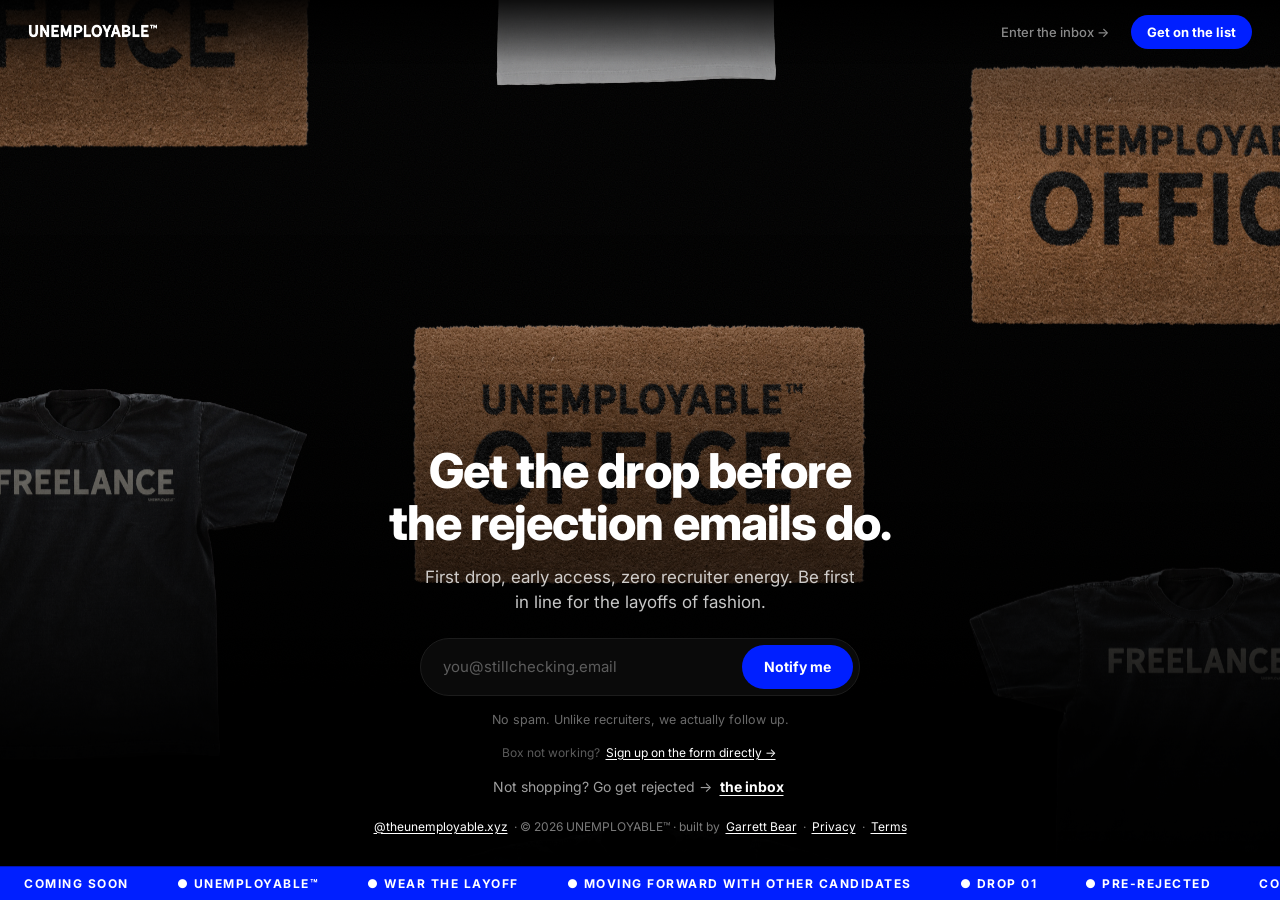
==== commit 1e8678ac: "Add careers/terms/privacy/404 pages, robots+sitemap, cleanUrls, version + footer links, console egg" ====
--- a/shop/index.html
+++ b/shop/index.html
@@ -27,8 +27,11 @@
   <link rel="preconnect" href="https://fonts.googleapis.com" />
   <link rel="preconnect" href="https://fonts.gstatic.com" crossorigin />
   <link href="https://fonts.googleapis.com/css2?family=Inter:wght@400;500;600;700;800;900&display=swap" rel="stylesheet" />
+  <!-- Vercel Web Analytics (turn on Web Analytics in the Vercel project dashboard) -->
+  <script>window.va = window.va || function () { (window.vaq = window.vaq || []).push(arguments); };</script>
+  <script defer src="/_vercel/insights/script.js"></script>
+
   <link rel="stylesheet" href="style.css" />
-  <script defer src="https://cdn.vercel-insights.com/v1/script.js"></script>
 </head>
 <body>
   <!-- background collage (scattered, edge-cropped) -->
@@ -59,7 +62,7 @@
       <p class="signup-note" id="noteTop">No spam. Unlike recruiters, we actually follow up.</p>
       <p class="form-fallback">Box not working? <a href="https://docs.google.com/forms/d/e/1FAIpQLScb5RaU6KfAhWmjYifP8sGAfHYI7xUYA14kFy-o8AaP4aoraw/viewform" target="_blank" rel="noopener">Sign up on the form directly →</a></p>
       <a class="hero-inbox" href="https://theunemployable.xyz/" target="_blank" rel="noopener">Not shopping? Go get rejected → <strong>the inbox</strong></a>
-      <p class="foot"><a href="https://www.instagram.com/theunemployable.xyz" target="_blank" rel="noopener">@theunemployable.xyz</a> · © <span id="yr">2026</span> UNEMPLOYABLE™ · built by <a href="https://garrettbear.com" target="_blank" rel="noopener">Garrett Bear</a> · ironically, available for hire</p>
+      <p class="foot"><a href="https://www.instagram.com/theunemployable.xyz" target="_blank" rel="noopener">@theunemployable.xyz</a> · © <span id="yr">2026</span> UNEMPLOYABLE™ · built by <a href="https://garrettbear.com" target="_blank" rel="noopener">Garrett Bear</a> · <a href="https://theunemployable.xyz/privacy" target="_blank" rel="noopener">Privacy</a> · <a href="https://theunemployable.xyz/terms" target="_blank" rel="noopener">Terms</a></p>
     </div>
   </main>
 
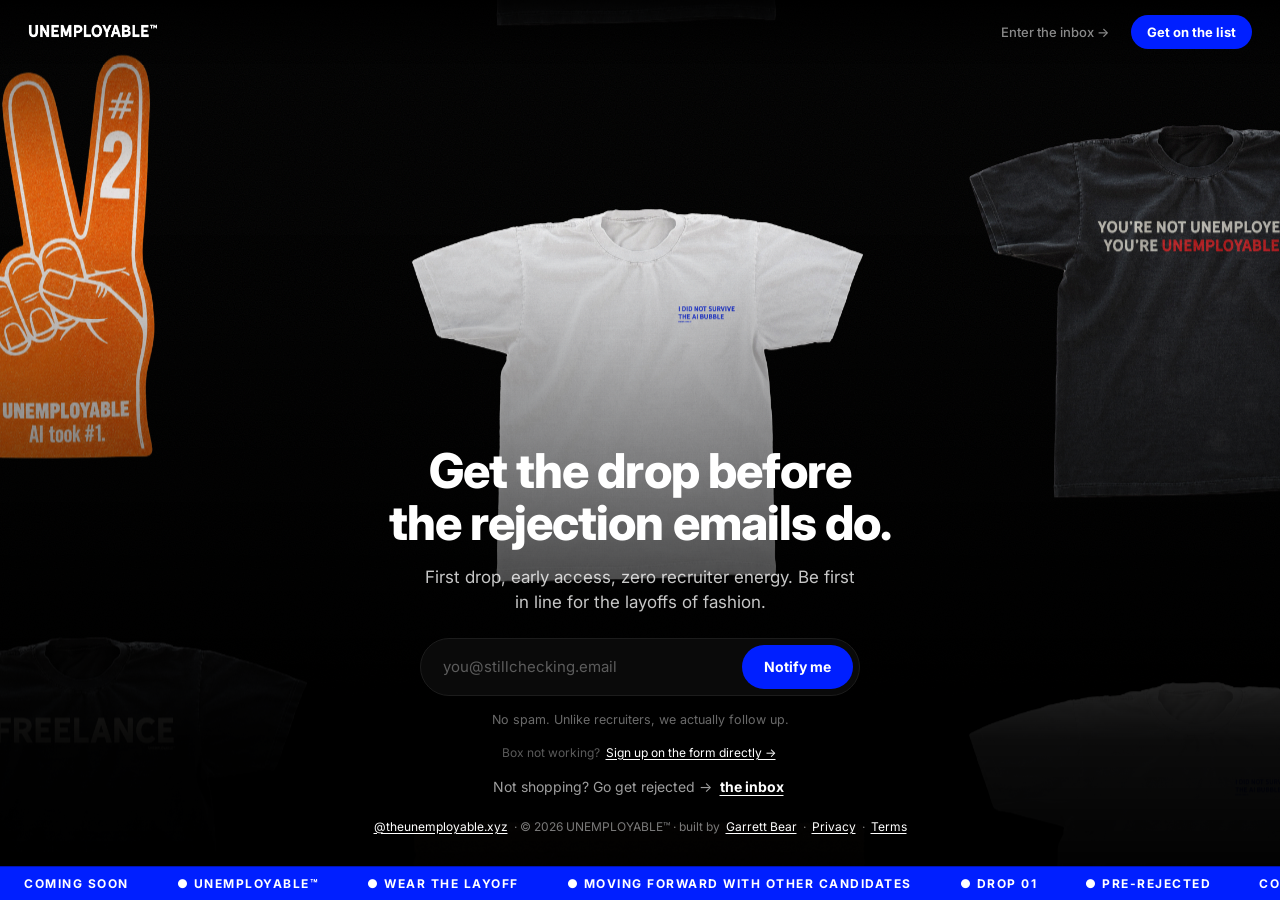
==== commit 4b33f641: "Merge f7a19b6bf94abd0d41adef33a8221778ca18aa37 into d9b4f27b490c684412af500f7c702c350171fc09" ====
--- a/shop/index.html
+++ b/shop/index.html
@@ -32,6 +32,7 @@
   <script defer src="/_vercel/insights/script.js"></script>
 
   <link rel="stylesheet" href="style.css" />
+  <script defer src="https://cdn.vercel-insights.com/v1/script.js"></script>
 </head>
 <body>
   <!-- background collage (scattered, edge-cropped) -->
